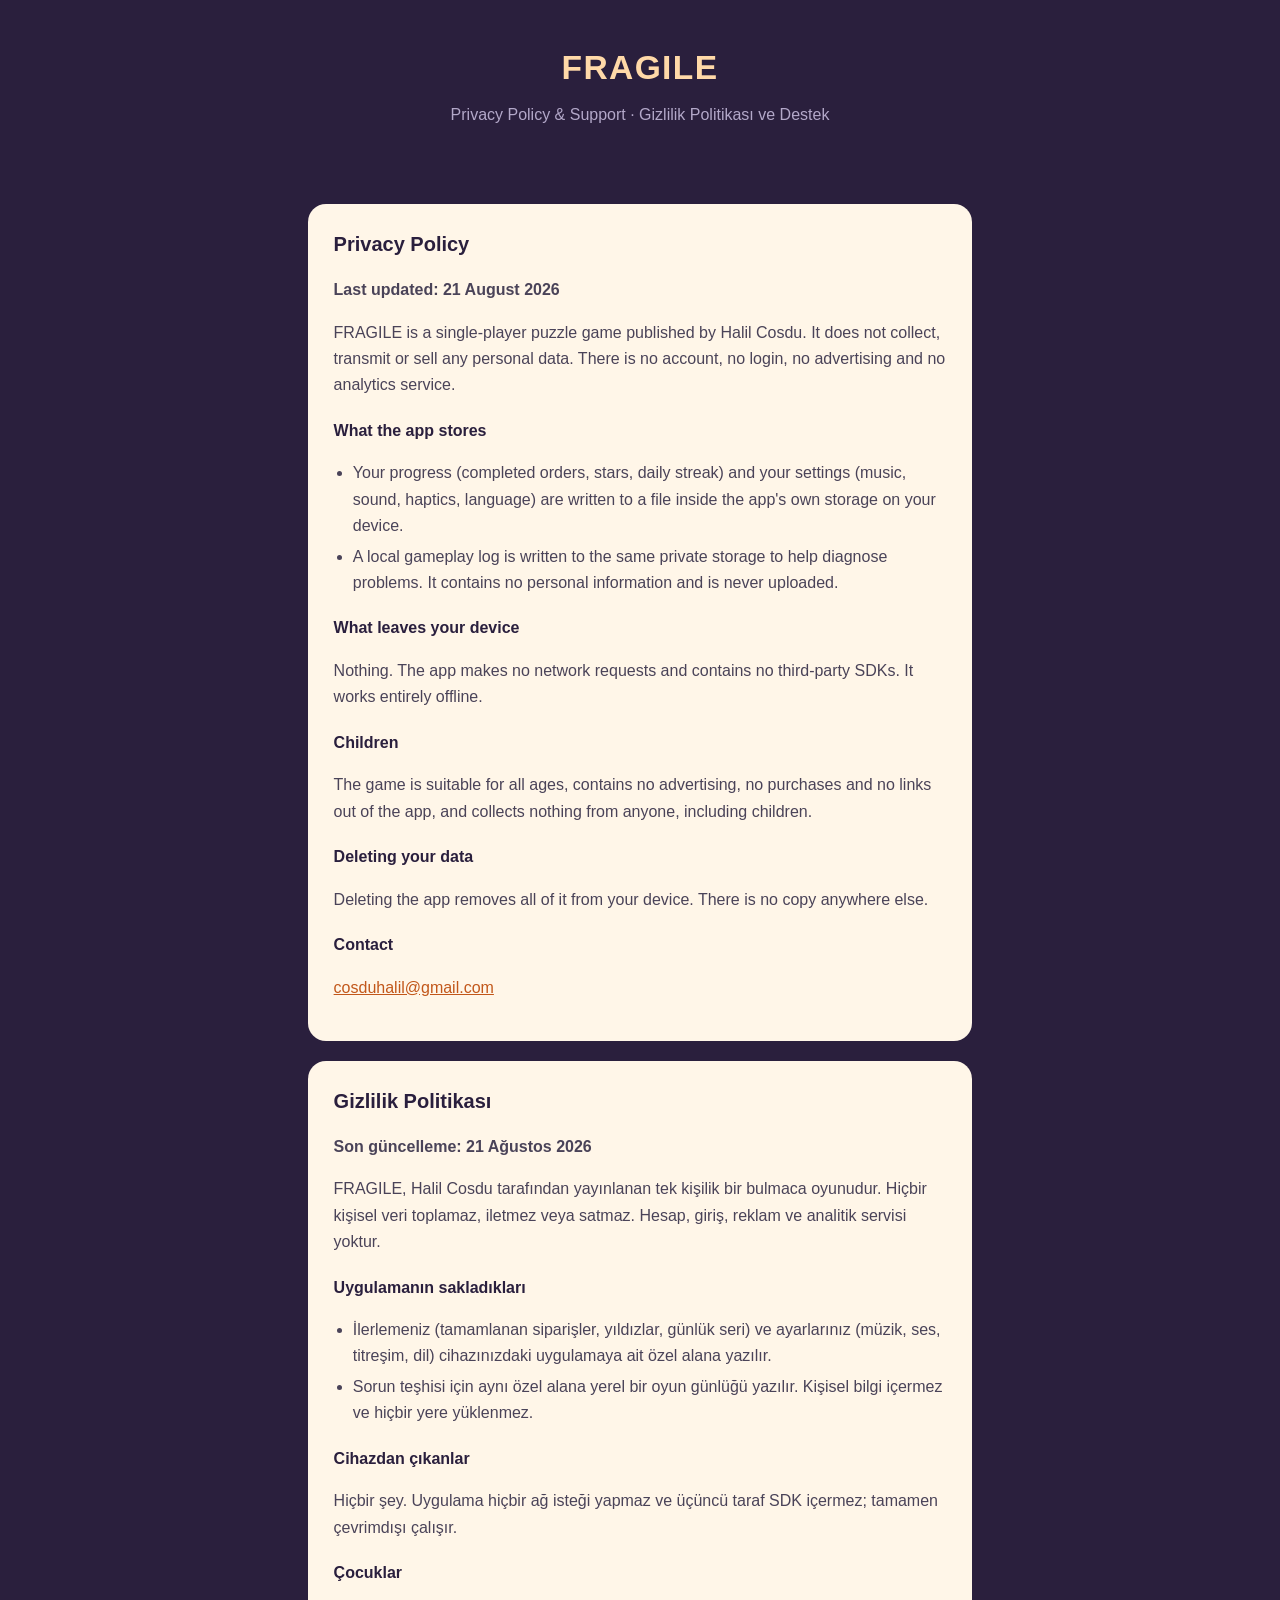
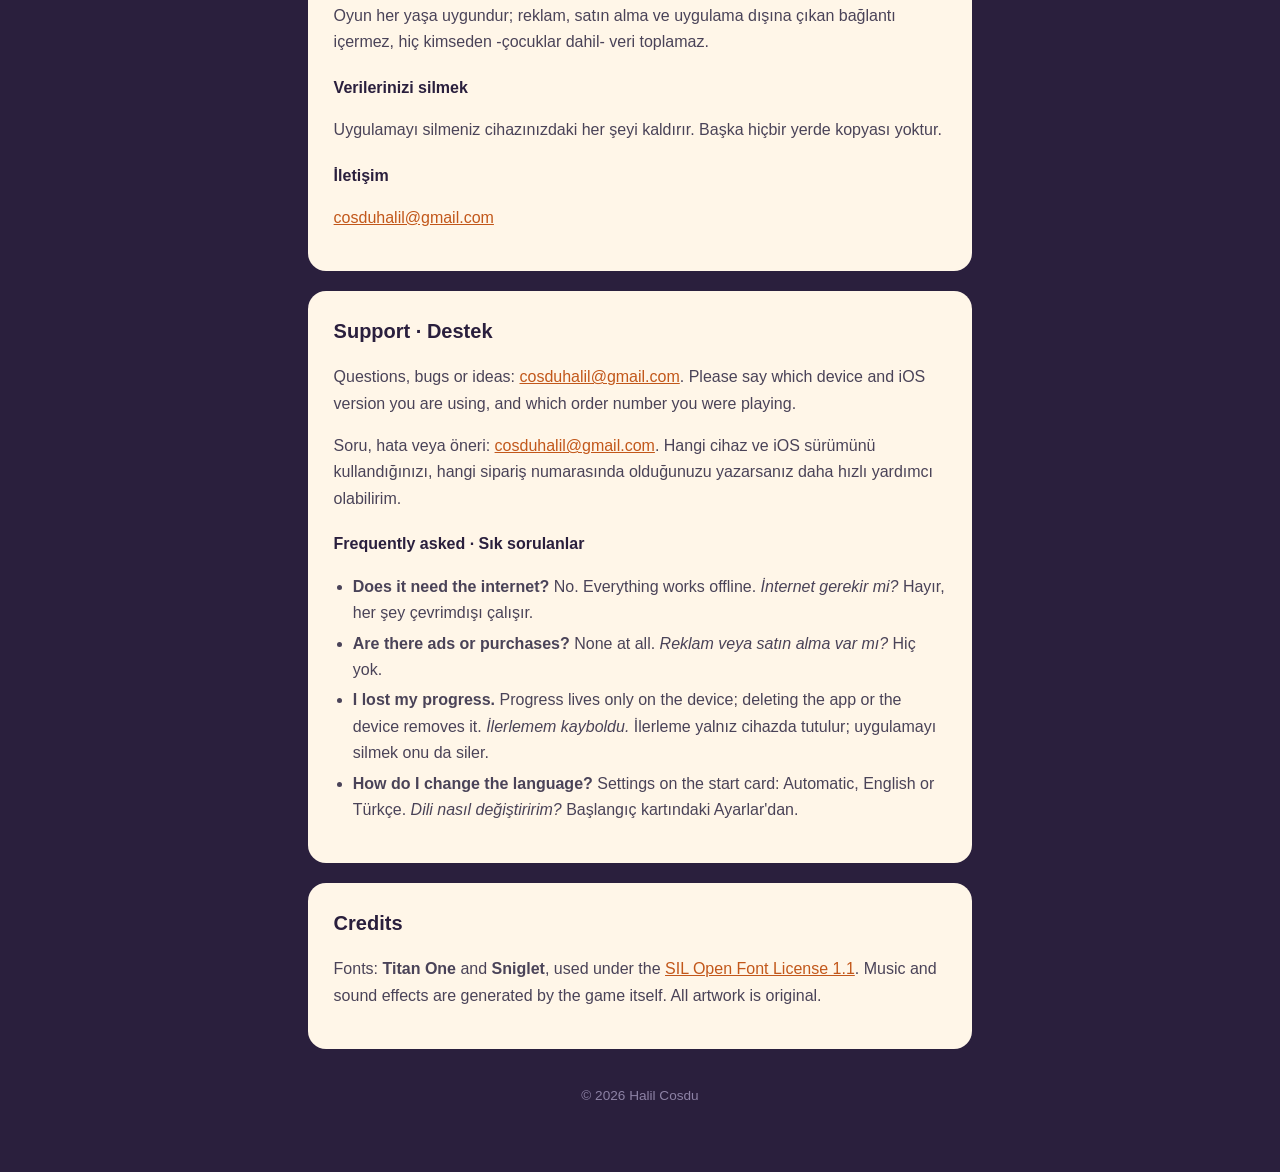
==== index.html @ 8d093e69 "Add the privacy policy and support page" ====
<!doctype html>
<html lang="en">
<head>
<meta charset="utf-8">
<meta name="viewport" content="width=device-width, initial-scale=1">
<title>FRAGILE — Privacy Policy &amp; Support</title>
<style>
  :root { --ink:#2A1F3D; --card:#FFF6E8; --orange:#FF7A1A; --body:#4a4358; }
  * { box-sizing:border-box; }
  body { margin:0; background:var(--ink); color:var(--body);
         font:16px/1.65 -apple-system,BlinkMacSystemFont,"Segoe UI",Roboto,Helvetica,Arial,sans-serif; }
  main { max-width:44rem; margin:0 auto; padding:2rem 1.25rem 4rem; }
  header { text-align:center; padding:2.5rem 0 1.5rem; }
  h1 { color:#FFD9A8; font-size:2.1rem; letter-spacing:.04em; margin:0; }
  header p { color:#b3a8c9; margin:.4rem 0 0; }
  section { background:var(--card); border-radius:18px; padding:1.5rem 1.6rem; margin:1.25rem 0; }
  h2 { color:var(--ink); font-size:1.25rem; margin:0 0 .6rem; }
  h3 { color:var(--ink); font-size:1rem; margin:1.2rem 0 .3rem; }
  a { color:#C2571A; }
  ul { padding-left:1.2rem; }
  li { margin:.25rem 0; }
  .lang { text-align:center; color:#b3a8c9; font-size:.9rem; padding-bottom:.5rem; }
  footer { text-align:center; color:#8d82a5; font-size:.85rem; padding-top:1rem; }
</style>
</head>
<body>
<header>
  <h1>FRAGILE</h1>
  <p>Privacy Policy &amp; Support · Gizlilik Politikası ve Destek</p>
</header>
<main>

<section>
  <h2>Privacy Policy</h2>
  <p><strong>Last updated: 21 August 2026</strong></p>
  <p>FRAGILE is a single-player puzzle game published by Halil Cosdu. It does not collect,
  transmit or sell any personal data. There is no account, no login, no advertising and no
  analytics service.</p>

  <h3>What the app stores</h3>
  <ul>
    <li>Your progress (completed orders, stars, daily streak) and your settings (music, sound,
      haptics, language) are written to a file inside the app's own storage on your device.</li>
    <li>A local gameplay log is written to the same private storage to help diagnose problems.
      It contains no personal information and is never uploaded.</li>
  </ul>

  <h3>What leaves your device</h3>
  <p>Nothing. The app makes no network requests and contains no third-party SDKs. It works
  entirely offline.</p>

  <h3>Children</h3>
  <p>The game is suitable for all ages, contains no advertising, no purchases and no links out of
  the app, and collects nothing from anyone, including children.</p>

  <h3>Deleting your data</h3>
  <p>Deleting the app removes all of it from your device. There is no copy anywhere else.</p>

  <h3>Contact</h3>
  <p><a href="mailto:cosduhalil@gmail.com">cosduhalil@gmail.com</a></p>
</section>

<section>
  <h2>Gizlilik Politikası</h2>
  <p><strong>Son güncelleme: 21 Ağustos 2026</strong></p>
  <p>FRAGILE, Halil Cosdu tarafından yayınlanan tek kişilik bir bulmaca oyunudur. Hiçbir kişisel
  veri toplamaz, iletmez veya satmaz. Hesap, giriş, reklam ve analitik servisi yoktur.</p>

  <h3>Uygulamanın sakladıkları</h3>
  <ul>
    <li>İlerlemeniz (tamamlanan siparişler, yıldızlar, günlük seri) ve ayarlarınız (müzik, ses,
      titreşim, dil) cihazınızdaki uygulamaya ait özel alana yazılır.</li>
    <li>Sorun teşhisi için aynı özel alana yerel bir oyun günlüğü yazılır. Kişisel bilgi içermez
      ve hiçbir yere yüklenmez.</li>
  </ul>

  <h3>Cihazdan çıkanlar</h3>
  <p>Hiçbir şey. Uygulama hiçbir ağ isteği yapmaz ve üçüncü taraf SDK içermez; tamamen çevrimdışı
  çalışır.</p>

  <h3>Çocuklar</h3>
  <p>Oyun her yaşa uygundur; reklam, satın alma ve uygulama dışına çıkan bağlantı içermez, hiç
  kimseden -çocuklar dahil- veri toplamaz.</p>

  <h3>Verilerinizi silmek</h3>
  <p>Uygulamayı silmeniz cihazınızdaki her şeyi kaldırır. Başka hiçbir yerde kopyası yoktur.</p>

  <h3>İletişim</h3>
  <p><a href="mailto:cosduhalil@gmail.com">cosduhalil@gmail.com</a></p>
</section>

<section id="support">
  <h2>Support · Destek</h2>
  <p>Questions, bugs or ideas: <a href="mailto:cosduhalil@gmail.com">cosduhalil@gmail.com</a>.
  Please say which device and iOS version you are using, and which order number you were playing.</p>
  <p>Soru, hata veya öneri: <a href="mailto:cosduhalil@gmail.com">cosduhalil@gmail.com</a>.
  Hangi cihaz ve iOS sürümünü kullandığınızı, hangi sipariş numarasında olduğunuzu yazarsanız
  daha hızlı yardımcı olabilirim.</p>

  <h3>Frequently asked · Sık sorulanlar</h3>
  <ul>
    <li><strong>Does it need the internet?</strong> No. Everything works offline.
      <em>İnternet gerekir mi?</em> Hayır, her şey çevrimdışı çalışır.</li>
    <li><strong>Are there ads or purchases?</strong> None at all.
      <em>Reklam veya satın alma var mı?</em> Hiç yok.</li>
    <li><strong>I lost my progress.</strong> Progress lives only on the device; deleting the app
      or the device removes it. <em>İlerlemem kayboldu.</em> İlerleme yalnız cihazda tutulur;
      uygulamayı silmek onu da siler.</li>
    <li><strong>How do I change the language?</strong> Settings on the start card: Automatic,
      English or Türkçe. <em>Dili nasıl değiştiririm?</em> Başlangıç kartındaki Ayarlar'dan.</li>
  </ul>
</section>

<section>
  <h2>Credits</h2>
  <p>Fonts: <strong>Titan One</strong> and <strong>Sniglet</strong>, used under the
  <a href="https://openfontlicense.org">SIL Open Font License 1.1</a>. Music and sound effects are
  generated by the game itself. All artwork is original.</p>
</section>

<footer>© 2026 Halil Cosdu</footer>
</main>
</body>
</html>
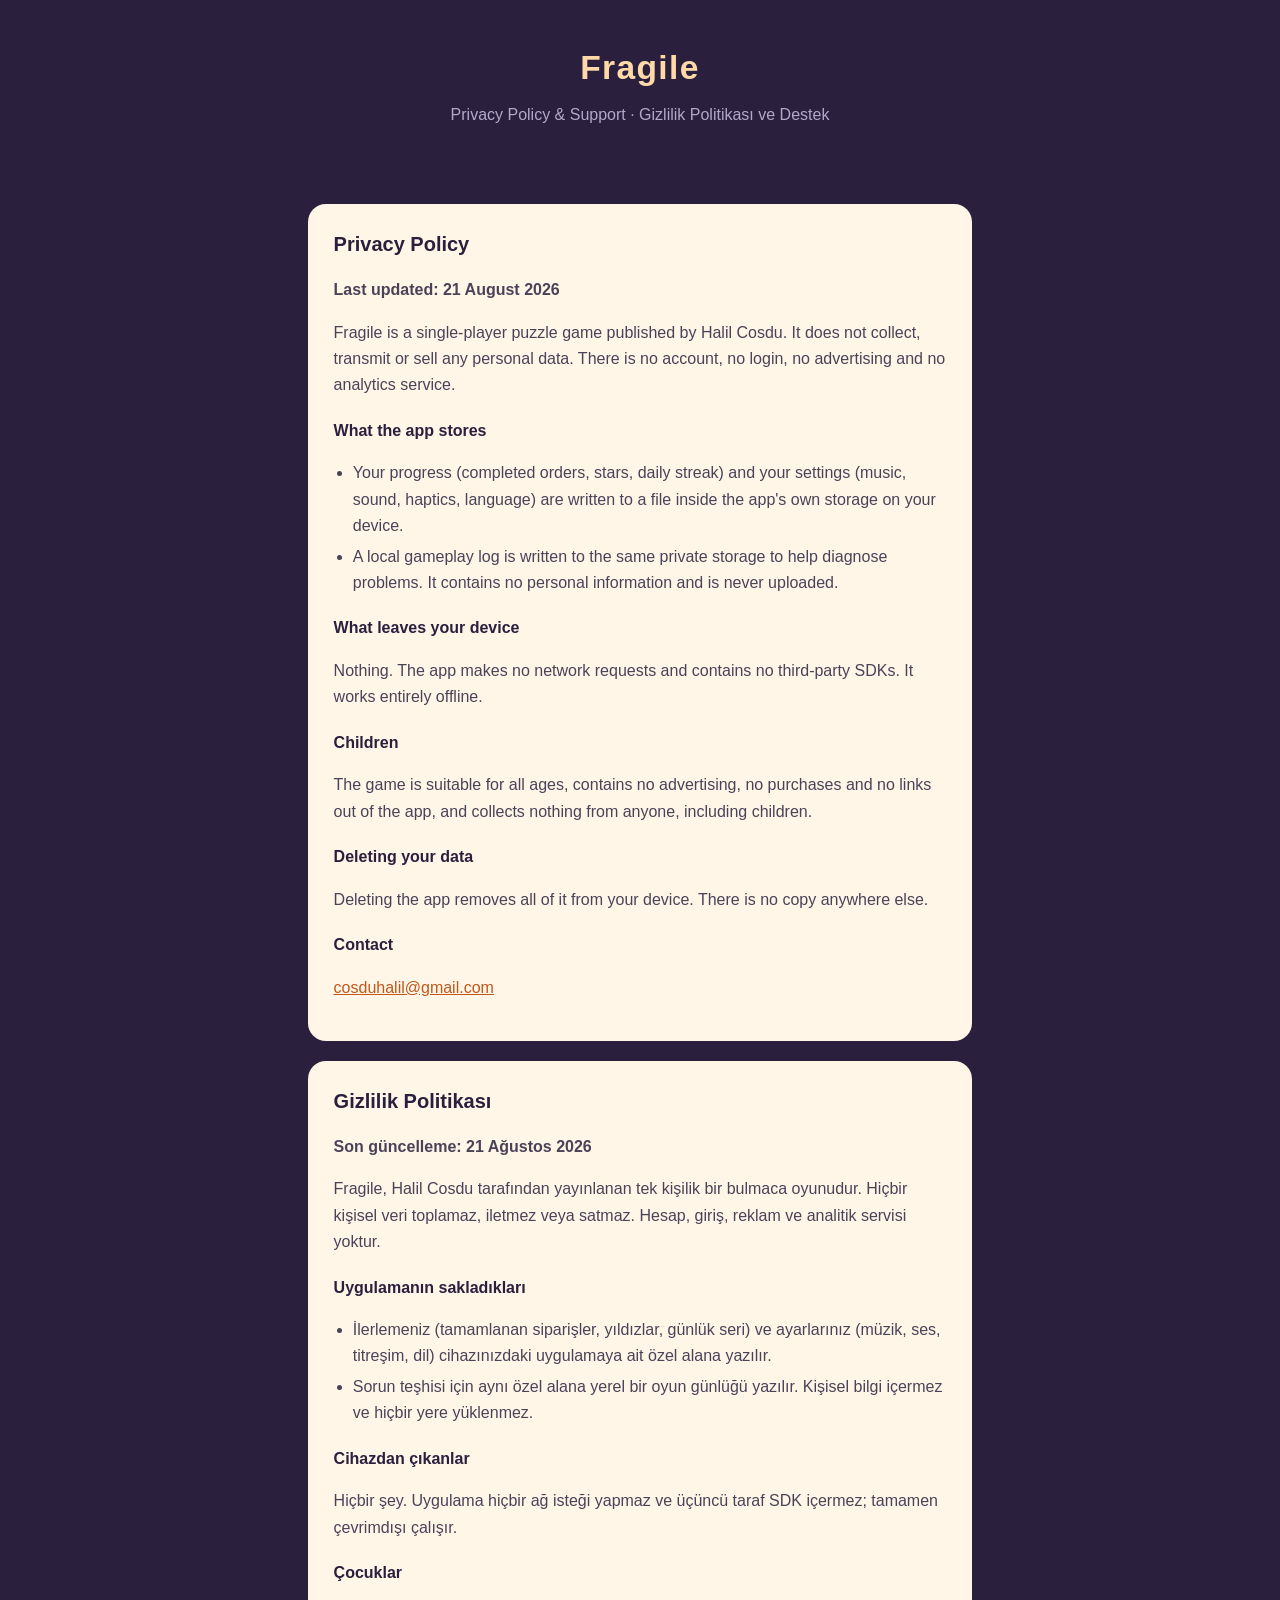
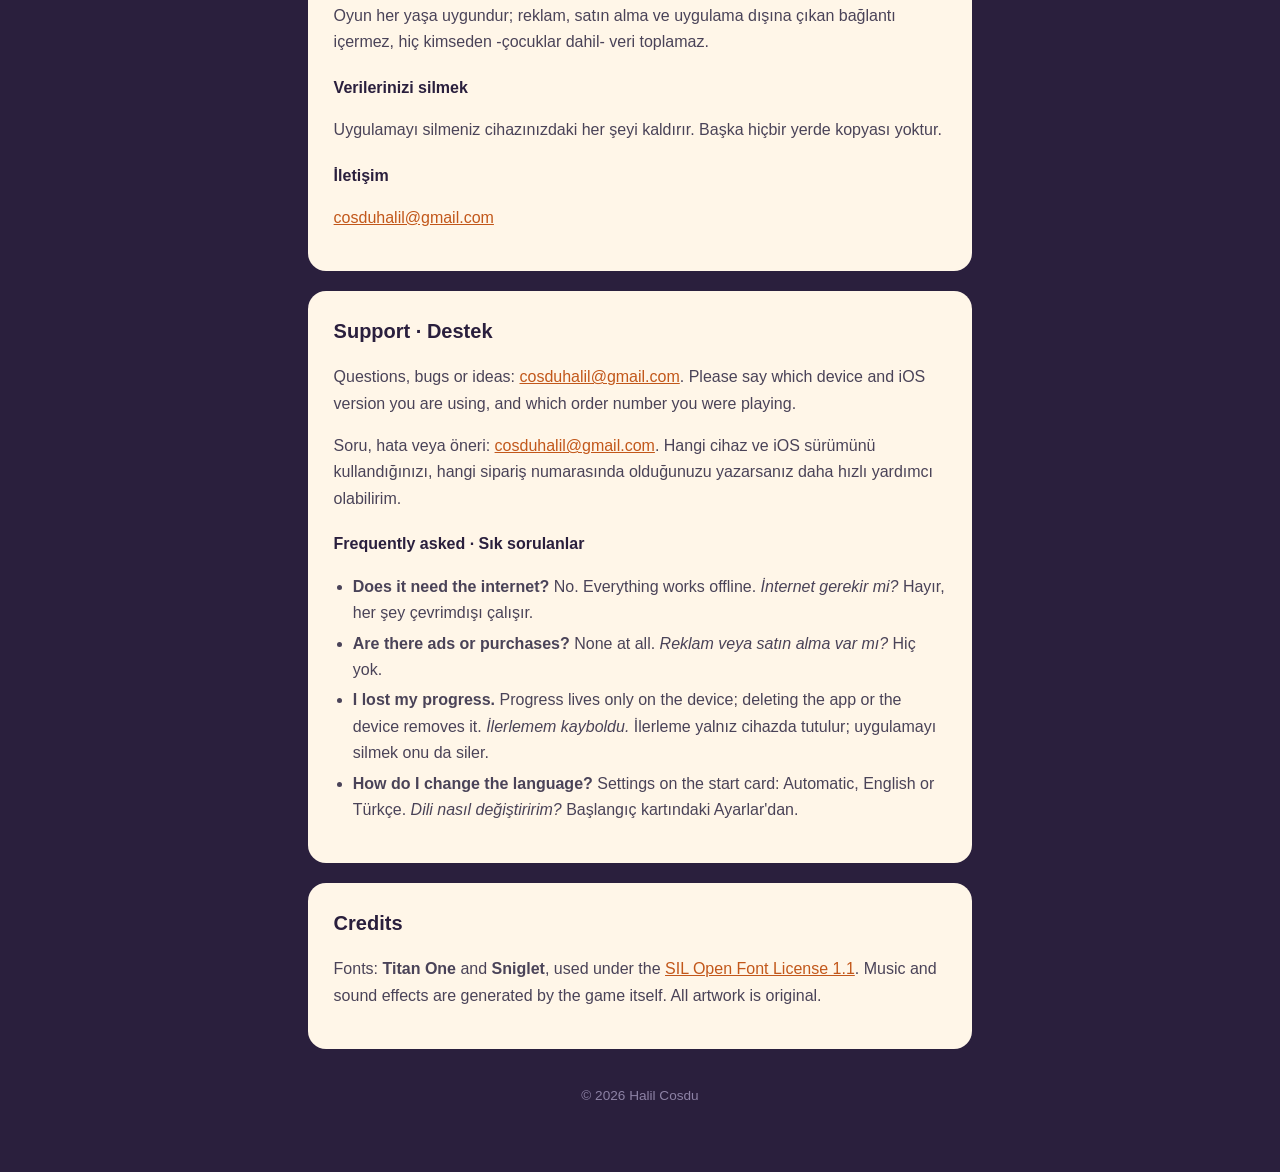
==== commit 0b31e8f0: "Rename the wordmark to Fragile" ====
--- a/index.html
+++ b/index.html
@@ -3,7 +3,7 @@
 <head>
 <meta charset="utf-8">
 <meta name="viewport" content="width=device-width, initial-scale=1">
-<title>FRAGILE — Privacy Policy &amp; Support</title>
+<title>Fragile — Privacy Policy &amp; Support</title>
 <style>
   :root { --ink:#2A1F3D; --card:#FFF6E8; --orange:#FF7A1A; --body:#4a4358; }
   * { box-sizing:border-box; }
@@ -25,7 +25,7 @@
 </head>
 <body>
 <header>
-  <h1>FRAGILE</h1>
+  <h1>Fragile</h1>
   <p>Privacy Policy &amp; Support · Gizlilik Politikası ve Destek</p>
 </header>
 <main>
@@ -33,7 +33,7 @@
 <section>
   <h2>Privacy Policy</h2>
   <p><strong>Last updated: 21 August 2026</strong></p>
-  <p>FRAGILE is a single-player puzzle game published by Halil Cosdu. It does not collect,
+  <p>Fragile is a single-player puzzle game published by Halil Cosdu. It does not collect,
   transmit or sell any personal data. There is no account, no login, no advertising and no
   analytics service.</p>
 
@@ -63,7 +63,7 @@
 <section>
   <h2>Gizlilik Politikası</h2>
   <p><strong>Son güncelleme: 21 Ağustos 2026</strong></p>
-  <p>FRAGILE, Halil Cosdu tarafından yayınlanan tek kişilik bir bulmaca oyunudur. Hiçbir kişisel
+  <p>Fragile, Halil Cosdu tarafından yayınlanan tek kişilik bir bulmaca oyunudur. Hiçbir kişisel
   veri toplamaz, iletmez veya satmaz. Hesap, giriş, reklam ve analitik servisi yoktur.</p>
 
   <h3>Uygulamanın sakladıkları</h3>
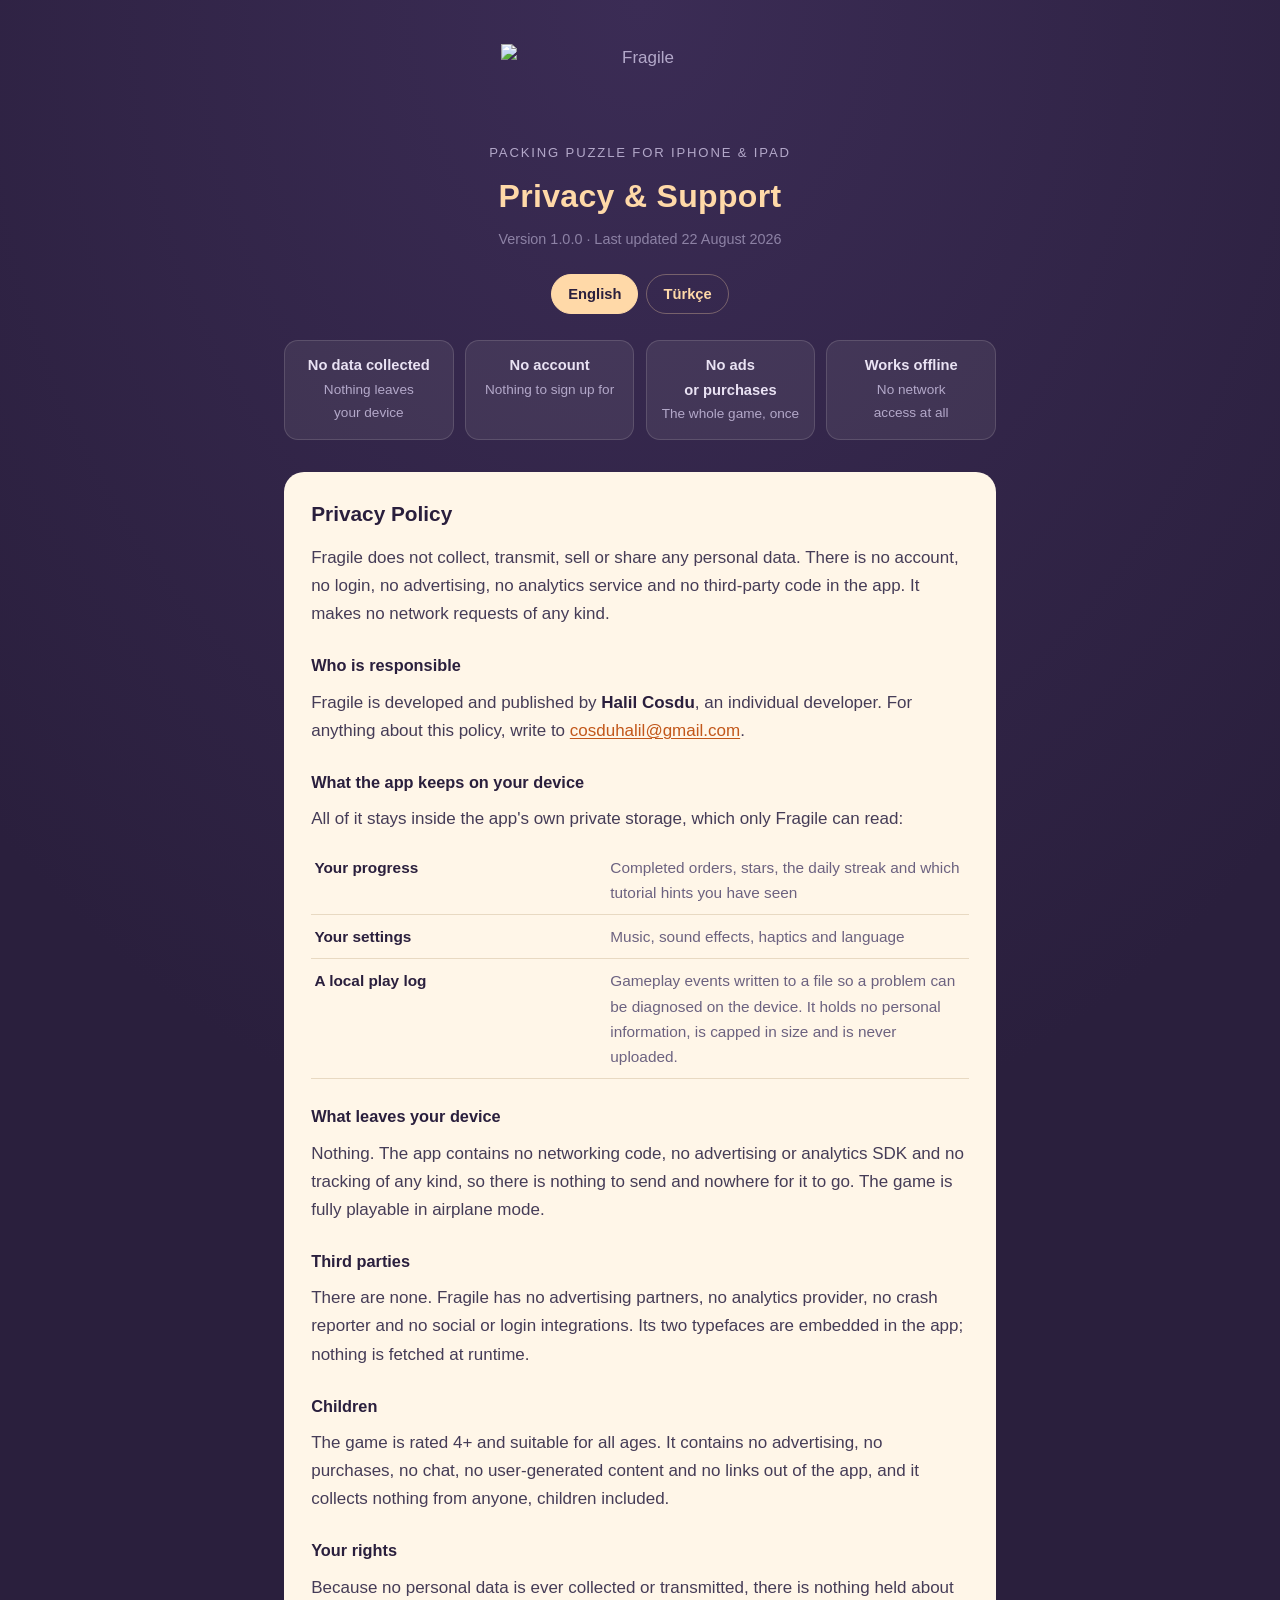
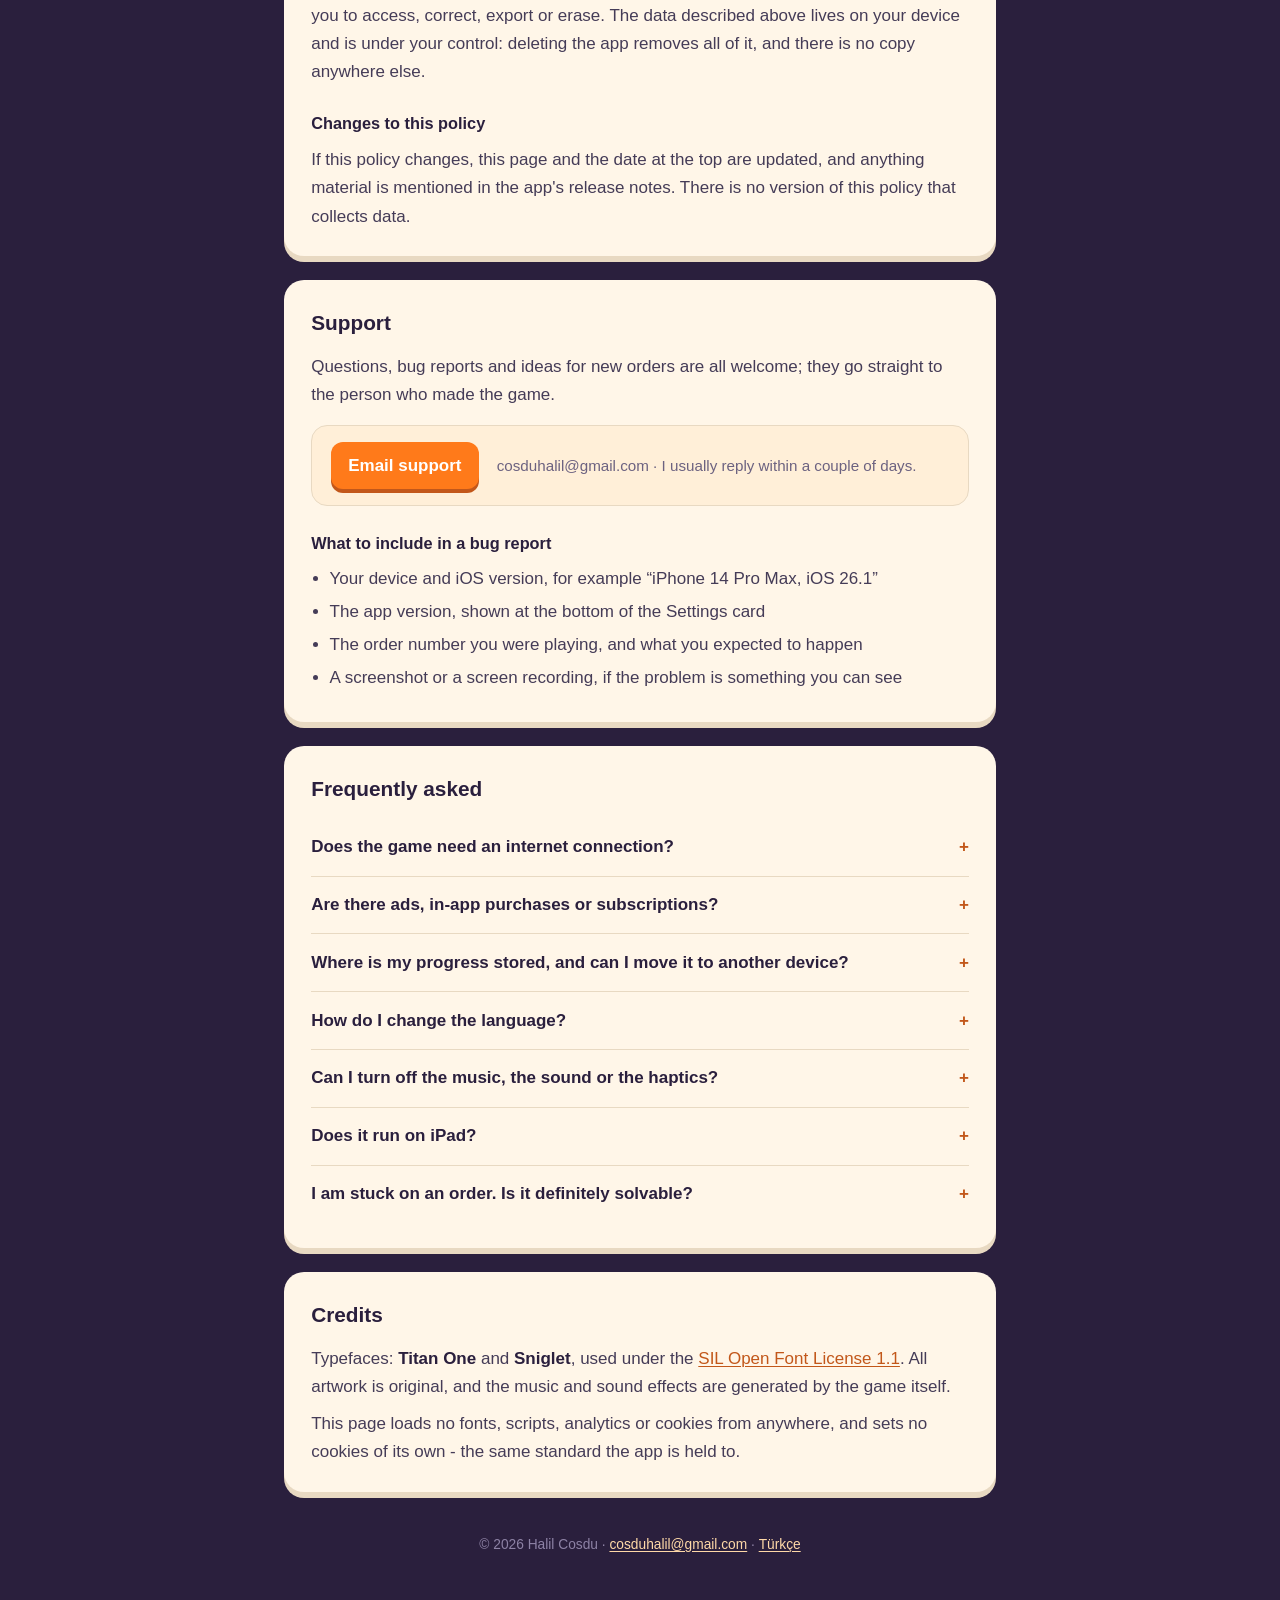
==== commit 262aa0c5: "Redesign: professional bilingual privacy and support page (index.html)" ====
--- a/index.html
+++ b/index.html
@@ -3,122 +3,284 @@
 <head>
 <meta charset="utf-8">
 <meta name="viewport" content="width=device-width, initial-scale=1">
-<title>Fragile — Privacy Policy &amp; Support</title>
+<title>Fragile - Privacy &amp; Support</title>
+<meta name="description" content="Privacy policy and support for Fragile, a packing puzzle for iPhone and iPad. No data collected, no account, no ads, works offline.">
+<meta name="theme-color" content="#2A1F3D">
+<link rel="icon" href="icon.png" sizes="256x256">
+<link rel="apple-touch-icon" href="icon.png">
+<link rel="canonical" href="https://halilcosdu.github.io/fragile-support/">
+<link rel="alternate" hreflang="en" href="https://halilcosdu.github.io/fragile-support/">
+<link rel="alternate" hreflang="tr" href="https://halilcosdu.github.io/fragile-support/tr.html">
+<link rel="alternate" hreflang="x-default" href="https://halilcosdu.github.io/fragile-support/">
+<meta property="og:type" content="website">
+<meta property="og:title" content="Fragile - Privacy &amp; Support">
+<meta property="og:description" content="No data collected, no account, no ads. Fragile works entirely offline.">
+<meta property="og:image" content="https://halilcosdu.github.io/fragile-support/icon.png">
 <style>
-  :root { --ink:#2A1F3D; --card:#FFF6E8; --orange:#FF7A1A; --body:#4a4358; }
-  * { box-sizing:border-box; }
-  body { margin:0; background:var(--ink); color:var(--body);
-         font:16px/1.65 -apple-system,BlinkMacSystemFont,"Segoe UI",Roboto,Helvetica,Arial,sans-serif; }
-  main { max-width:44rem; margin:0 auto; padding:2rem 1.25rem 4rem; }
-  header { text-align:center; padding:2.5rem 0 1.5rem; }
-  h1 { color:#FFD9A8; font-size:2.1rem; letter-spacing:.04em; margin:0; }
-  header p { color:#b3a8c9; margin:.4rem 0 0; }
-  section { background:var(--card); border-radius:18px; padding:1.5rem 1.6rem; margin:1.25rem 0; }
-  h2 { color:var(--ink); font-size:1.25rem; margin:0 0 .6rem; }
-  h3 { color:var(--ink); font-size:1rem; margin:1.2rem 0 .3rem; }
-  a { color:#C2571A; }
-  ul { padding-left:1.2rem; }
-  li { margin:.25rem 0; }
-  .lang { text-align:center; color:#b3a8c9; font-size:.9rem; padding-bottom:.5rem; }
-  footer { text-align:center; color:#8d82a5; font-size:.85rem; padding-top:1rem; }
+  :root {
+    --ink: #2A1F3D;
+    --ink-soft: #372A50;
+    --card: #FFF6E8;
+    --card-edge: #E8D9C2;
+    --text: #453C57;
+    --muted: #6C6280;
+    --gold: #FFD9A8;
+    --orange: #FF7A1A;
+    --orange-deep: #C2571A;
+    --lilac: #B3A8C9;
+  }
+  * { box-sizing: border-box; }
+  html { -webkit-text-size-adjust: 100%; }
+  body {
+    margin: 0;
+    background: var(--ink);
+    color: var(--lilac);
+    font: 17px/1.65 -apple-system, BlinkMacSystemFont, "Segoe UI", Roboto, Helvetica, Arial, sans-serif;
+    /* a soft glow behind the header, so the page does not read as a flat wall of ink */
+    background-image: radial-gradient(120% 60% at 50% 0%, #3B2C55 0%, #2A1F3D 60%);
+    background-repeat: no-repeat;
+  }
+  .skip {
+    position: absolute; left: -9999px; top: 0;
+    background: var(--card); color: var(--ink); padding: .7rem 1rem; border-radius: 0 0 12px 0; z-index: 5;
+  }
+  .skip:focus { left: 0; }
+  .wrap { max-width: 47rem; margin: 0 auto; padding: 0 1.25rem 4rem; }
+
+  header { text-align: center; padding: 2.75rem 0 .5rem; }
+  header img { width: min(278px, 72vw); height: auto; display: block; margin: 0 auto; }
+  .eyebrow { color: var(--lilac); font-size: .82rem; letter-spacing: .14em; text-transform: uppercase; margin: .9rem 0 0; }
+  h1 { color: var(--gold); font-size: clamp(1.5rem, 5vw, 2rem); margin: .35rem 0 0; letter-spacing: .01em; text-wrap: balance; }
+  .updated { color: #8D82A5; font-size: .9rem; margin: .35rem 0 0; }
+
+  nav.langs { display: flex; justify-content: center; gap: .5rem; margin: 1.4rem 0 .25rem; }
+  nav.langs a {
+    display: inline-block; padding: .42rem 1rem; border-radius: 999px;
+    color: var(--gold); text-decoration: none; font-size: .92rem; font-weight: 600;
+    border: 1px solid rgba(255, 217, 168, .32);
+  }
+  nav.langs a[aria-current="page"] { background: var(--gold); color: var(--ink); border-color: var(--gold); }
+  nav.langs a:hover { border-color: var(--gold); }
+
+  .glance { display: grid; grid-template-columns: repeat(2, 1fr); gap: .7rem; margin: 1.6rem 0 0; }
+  .glance div {
+    background: rgba(255, 246, 232, .07); border: 1px solid rgba(255, 246, 232, .14);
+    border-radius: 14px; padding: .8rem .9rem; color: #E9E2F3; font-size: .92rem; font-weight: 600;
+    text-wrap: balance;
+  }
+  .glance span { display: block; color: var(--lilac); font-weight: 400; font-size: .85rem; margin-top: .1rem; }
+
+  section {
+    background: var(--card); color: var(--text);
+    border-radius: 20px; padding: 1.6rem 1.7rem;
+    margin: 1.5rem 0 0; box-shadow: 0 6px 0 var(--card-edge);
+  }
+  section > :first-child { margin-top: 0; }
+  section > :last-child { margin-bottom: 0; }
+  h2 { color: var(--ink); font-size: 1.3rem; margin: 0 0 .8rem; }
+  h3 { color: var(--ink); font-size: 1.02rem; margin: 1.5rem 0 .3rem; }
+  p { margin: .6rem 0; }
+  ul { padding-left: 1.15rem; margin: .5rem 0; }
+  li { margin: .3rem 0; }
+  a { color: var(--orange-deep); text-decoration-thickness: 1px; text-underline-offset: 2px; }
+  a:hover { color: var(--orange); }
+  strong { color: var(--ink); }
+  .lede { font-size: 1.06rem; }
+
+  .contact {
+    display: flex; flex-wrap: wrap; align-items: center; gap: .9rem 1.1rem;
+    background: #FFEFD8; border: 1px solid var(--card-edge); border-radius: 16px;
+    padding: 1rem 1.15rem; margin: 1rem 0 0;
+  }
+  .contact a.mail {
+    background: var(--orange); color: #fff; text-decoration: none; font-weight: 700;
+    padding: .6rem 1.1rem; border-radius: 12px; box-shadow: 0 4px 0 var(--orange-deep);
+  }
+  .contact a.mail:hover { color: #fff; }
+  .contact p { margin: 0; font-size: .95rem; color: var(--muted); }
+
+  details { border-top: 1px solid var(--card-edge); padding: .2rem 0; }
+  details:first-of-type { border-top: 0; }
+  summary { cursor: pointer; padding: .7rem 0; font-weight: 600; color: var(--ink); list-style: none; }
+  summary::-webkit-details-marker { display: none; }
+  summary::after { content: "+"; float: right; color: var(--orange-deep); font-weight: 700; }
+  details[open] summary::after { content: "\2212"; }
+  details p { margin: 0 0 .8rem; }
+
+  table { width: 100%; border-collapse: collapse; margin: .8rem 0 0; font-size: .96rem; }
+  th, td { text-align: left; padding: .55rem .2rem; border-bottom: 1px solid var(--card-edge); vertical-align: top; }
+  th { color: var(--ink); width: 45%; }
+  td { color: var(--muted); }
+
+  footer { text-align: center; color: #8D82A5; font-size: .86rem; padding: 2rem 0 0; }
+  footer a { color: var(--gold); }
+
+  @media (min-width: 40rem) { .glance { grid-template-columns: repeat(4, 1fr); } }
+  @media (max-width: 34rem) {
+    /* the two-column table gets cramped on a phone, so each row stacks instead */
+    section { padding: 1.3rem 1.15rem; }
+    th, td { display: block; width: auto; padding: .3rem 0; }
+    th { border-bottom: 0; padding-top: .75rem; }
+    td { padding-bottom: .75rem; }
+  }
+  @media print {
+    body { background: #fff; color: #000; }
+    section { box-shadow: none; border: 1px solid #ccc; }
+    nav.langs, .skip { display: none; }
+  }
 </style>
 </head>
 <body>
+<a class="skip" href="#main">Skip to content</a>
+<div class="wrap">
+
 <header>
-  <h1>Fragile</h1>
-  <p>Privacy Policy &amp; Support · Gizlilik Politikası ve Destek</p>
+  <img src="wordmark.png" alt="Fragile" width="556" height="168">
+  <p class="eyebrow">Packing Puzzle for iPhone &amp; iPad</p>
+  <h1>Privacy &amp; Support</h1>
+  <p class="updated">Version 1.0.0 · Last updated 22 August 2026</p>
+  <nav class="langs" aria-label="Language">
+    <a href="./" aria-current="page" lang="en">English</a>
+    <a href="tr.html" lang="tr" hreflang="tr">Türkçe</a>
+  </nav>
+  <div class="glance">
+    <div>No data collected<span>Nothing leaves your device</span></div>
+    <div>No account<span>Nothing to sign up for</span></div>
+    <div>No ads or purchases<span>The whole game, once</span></div>
+    <div>Works offline<span>No network access at all</span></div>
+  </div>
 </header>
-<main>
-
-<section>
-  <h2>Privacy Policy</h2>
-  <p><strong>Last updated: 21 August 2026</strong></p>
-  <p>Fragile is a single-player puzzle game published by Halil Cosdu. It does not collect,
-  transmit or sell any personal data. There is no account, no login, no advertising and no
-  analytics service.</p>
-
-  <h3>What the app stores</h3>
+
+<main id="main">
+
+<section aria-labelledby="privacy">
+  <h2 id="privacy">Privacy Policy</h2>
+  <p class="lede">Fragile does not collect, transmit, sell or share any personal data. There is no
+  account, no login, no advertising, no analytics service and no third-party code in the app. It
+  makes no network requests of any kind.</p>
+
+  <h3>Who is responsible</h3>
+  <p>Fragile is developed and published by <strong>Halil Cosdu</strong>, an individual developer.
+  For anything about this policy, write to
+  <a href="mailto:cosduhalil@gmail.com">cosduhalil@gmail.com</a>.</p>
+
+  <h3>What the app keeps on your device</h3>
+  <p>All of it stays inside the app's own private storage, which only Fragile can read:</p>
+  <table>
+    <tbody>
+      <tr><th>Your progress</th><td>Completed orders, stars, the daily streak and which tutorial hints you have seen</td></tr>
+      <tr><th>Your settings</th><td>Music, sound effects, haptics and language</td></tr>
+      <tr><th>A local play log</th><td>Gameplay events written to a file so a problem can be diagnosed on the device. It holds no personal information, is capped in size and is never uploaded.</td></tr>
+    </tbody>
+  </table>
+
+  <h3>What leaves your device</h3>
+  <p>Nothing. The app contains no networking code, no advertising or analytics SDK and no tracking
+  of any kind, so there is nothing to send and nowhere for it to go. The game is fully playable in
+  airplane mode.</p>
+
+  <h3>Third parties</h3>
+  <p>There are none. Fragile has no advertising partners, no analytics provider, no crash reporter
+  and no social or login integrations. Its two typefaces are embedded in the app; nothing is
+  fetched at runtime.</p>
+
+  <h3>Children</h3>
+  <p>The game is rated 4+ and suitable for all ages. It contains no advertising, no purchases, no
+  chat, no user-generated content and no links out of the app, and it collects nothing from anyone,
+  children included.</p>
+
+  <h3>Your rights</h3>
+  <p>Because no personal data is ever collected or transmitted, there is nothing held about you to
+  access, correct, export or erase. The data described above lives on your device and is under your
+  control: deleting the app removes all of it, and there is no copy anywhere else.</p>
+
+  <h3>Changes to this policy</h3>
+  <p>If this policy changes, this page and the date at the top are updated, and anything material is
+  mentioned in the app's release notes. There is no version of this policy that collects data.</p>
+</section>
+
+<section id="support" aria-labelledby="support-title">
+  <h2 id="support-title">Support</h2>
+  <p>Questions, bug reports and ideas for new orders are all welcome; they go straight to the
+  person who made the game.</p>
+  <div class="contact">
+    <a class="mail" href="mailto:cosduhalil@gmail.com?subject=Fragile%20support">Email support</a>
+    <p>cosduhalil@gmail.com · I usually reply within a couple of days.</p>
+  </div>
+
+  <h3>What to include in a bug report</h3>
   <ul>
-    <li>Your progress (completed orders, stars, daily streak) and your settings (music, sound,
-      haptics, language) are written to a file inside the app's own storage on your device.</li>
-    <li>A local gameplay log is written to the same private storage to help diagnose problems.
-      It contains no personal information and is never uploaded.</li>
+    <li>Your device and iOS version, for example “iPhone 14 Pro Max, iOS 26.1”</li>
+    <li>The app version, shown at the bottom of the Settings card</li>
+    <li>The order number you were playing, and what you expected to happen</li>
+    <li>A screenshot or a screen recording, if the problem is something you can see</li>
   </ul>
-
-  <h3>What leaves your device</h3>
-  <p>Nothing. The app makes no network requests and contains no third-party SDKs. It works
-  entirely offline.</p>
-
-  <h3>Children</h3>
-  <p>The game is suitable for all ages, contains no advertising, no purchases and no links out of
-  the app, and collects nothing from anyone, including children.</p>
-
-  <h3>Deleting your data</h3>
-  <p>Deleting the app removes all of it from your device. There is no copy anywhere else.</p>
-
-  <h3>Contact</h3>
-  <p><a href="mailto:cosduhalil@gmail.com">cosduhalil@gmail.com</a></p>
-</section>
-
-<section>
-  <h2>Gizlilik Politikası</h2>
-  <p><strong>Son güncelleme: 21 Ağustos 2026</strong></p>
-  <p>Fragile, Halil Cosdu tarafından yayınlanan tek kişilik bir bulmaca oyunudur. Hiçbir kişisel
-  veri toplamaz, iletmez veya satmaz. Hesap, giriş, reklam ve analitik servisi yoktur.</p>
-
-  <h3>Uygulamanın sakladıkları</h3>
-  <ul>
-    <li>İlerlemeniz (tamamlanan siparişler, yıldızlar, günlük seri) ve ayarlarınız (müzik, ses,
-      titreşim, dil) cihazınızdaki uygulamaya ait özel alana yazılır.</li>
-    <li>Sorun teşhisi için aynı özel alana yerel bir oyun günlüğü yazılır. Kişisel bilgi içermez
-      ve hiçbir yere yüklenmez.</li>
-  </ul>
-
-  <h3>Cihazdan çıkanlar</h3>
-  <p>Hiçbir şey. Uygulama hiçbir ağ isteği yapmaz ve üçüncü taraf SDK içermez; tamamen çevrimdışı
-  çalışır.</p>
-
-  <h3>Çocuklar</h3>
-  <p>Oyun her yaşa uygundur; reklam, satın alma ve uygulama dışına çıkan bağlantı içermez, hiç
-  kimseden -çocuklar dahil- veri toplamaz.</p>
-
-  <h3>Verilerinizi silmek</h3>
-  <p>Uygulamayı silmeniz cihazınızdaki her şeyi kaldırır. Başka hiçbir yerde kopyası yoktur.</p>
-
-  <h3>İletişim</h3>
-  <p><a href="mailto:cosduhalil@gmail.com">cosduhalil@gmail.com</a></p>
-</section>
-
-<section id="support">
-  <h2>Support · Destek</h2>
-  <p>Questions, bugs or ideas: <a href="mailto:cosduhalil@gmail.com">cosduhalil@gmail.com</a>.
-  Please say which device and iOS version you are using, and which order number you were playing.</p>
-  <p>Soru, hata veya öneri: <a href="mailto:cosduhalil@gmail.com">cosduhalil@gmail.com</a>.
-  Hangi cihaz ve iOS sürümünü kullandığınızı, hangi sipariş numarasında olduğunuzu yazarsanız
-  daha hızlı yardımcı olabilirim.</p>
-
-  <h3>Frequently asked · Sık sorulanlar</h3>
-  <ul>
-    <li><strong>Does it need the internet?</strong> No. Everything works offline.
-      <em>İnternet gerekir mi?</em> Hayır, her şey çevrimdışı çalışır.</li>
-    <li><strong>Are there ads or purchases?</strong> None at all.
-      <em>Reklam veya satın alma var mı?</em> Hiç yok.</li>
-    <li><strong>I lost my progress.</strong> Progress lives only on the device; deleting the app
-      or the device removes it. <em>İlerlemem kayboldu.</em> İlerleme yalnız cihazda tutulur;
-      uygulamayı silmek onu da siler.</li>
-    <li><strong>How do I change the language?</strong> Settings on the start card: Automatic,
-      English or Türkçe. <em>Dili nasıl değiştiririm?</em> Başlangıç kartındaki Ayarlar'dan.</li>
-  </ul>
-</section>
-
-<section>
-  <h2>Credits</h2>
-  <p>Fonts: <strong>Titan One</strong> and <strong>Sniglet</strong>, used under the
-  <a href="https://openfontlicense.org">SIL Open Font License 1.1</a>. Music and sound effects are
-  generated by the game itself. All artwork is original.</p>
-</section>
-
-<footer>© 2026 Halil Cosdu</footer>
+</section>
+
+<section aria-labelledby="faq">
+  <h2 id="faq">Frequently asked</h2>
+
+  <details>
+    <summary>Does the game need an internet connection?</summary>
+    <p>No. Every order, including the Daily Delivery, is generated and checked on your device. The
+    app never goes online.</p>
+  </details>
+
+  <details>
+    <summary>Are there ads, in-app purchases or subscriptions?</summary>
+    <p>None. The game is free and complete: 80 hand-made orders, four chapters and a new Daily
+    Delivery every day, with nothing to unlock by paying.</p>
+  </details>
+
+  <details>
+    <summary>Where is my progress stored, and can I move it to another device?</summary>
+    <p>In the app's private storage on that one device. There is no account and no iCloud sync in
+    this version, so progress does not follow you to another iPhone or iPad, and deleting the app
+    deletes it.</p>
+  </details>
+
+  <details>
+    <summary>How do I change the language?</summary>
+    <p>Open <strong>Settings</strong> on the start card and tap the language row. It cycles through
+    Automatic, English and Türkçe; Automatic follows your device language.</p>
+  </details>
+
+  <details>
+    <summary>Can I turn off the music, the sound or the haptics?</summary>
+    <p>Yes, each one has its own switch on the Settings card. The speaker button in the corner of
+    the game screen mutes everything at once.</p>
+  </details>
+
+  <details>
+    <summary>Does it run on iPad?</summary>
+    <p>Yes. Fragile is a universal app and runs in portrait on both iPhone and iPad, from iOS 15
+    onwards.</p>
+  </details>
+
+  <details>
+    <summary>I am stuck on an order. Is it definitely solvable?</summary>
+    <p>Every order ships with a verified three-star solution, and the Daily Delivery is checked by a
+    solver before it is offered. If the box fills up wrong, the card offers <em>Undo last</em> and
+    <em>Pack again</em> - the puzzle is never a dead end you cannot leave.</p>
+  </details>
+</section>
+
+<section aria-labelledby="credits">
+  <h2 id="credits">Credits</h2>
+  <p>Typefaces: <strong>Titan One</strong> and <strong>Sniglet</strong>, used under the
+  <a href="https://openfontlicense.org" rel="noopener">SIL Open Font License 1.1</a>. All artwork is
+  original, and the music and sound effects are generated by the game itself.</p>
+  <p>This page loads no fonts, scripts, analytics or cookies from anywhere, and sets no cookies of
+  its own - the same standard the app is held to.</p>
+</section>
+
 </main>
+
+<footer>
+  <p>© 2026 Halil Cosdu · <a href="mailto:cosduhalil@gmail.com">cosduhalil@gmail.com</a> ·
+  <a href="tr.html" lang="tr" hreflang="tr">Türkçe</a></p>
+</footer>
+
+</div>
 </body>
 </html>
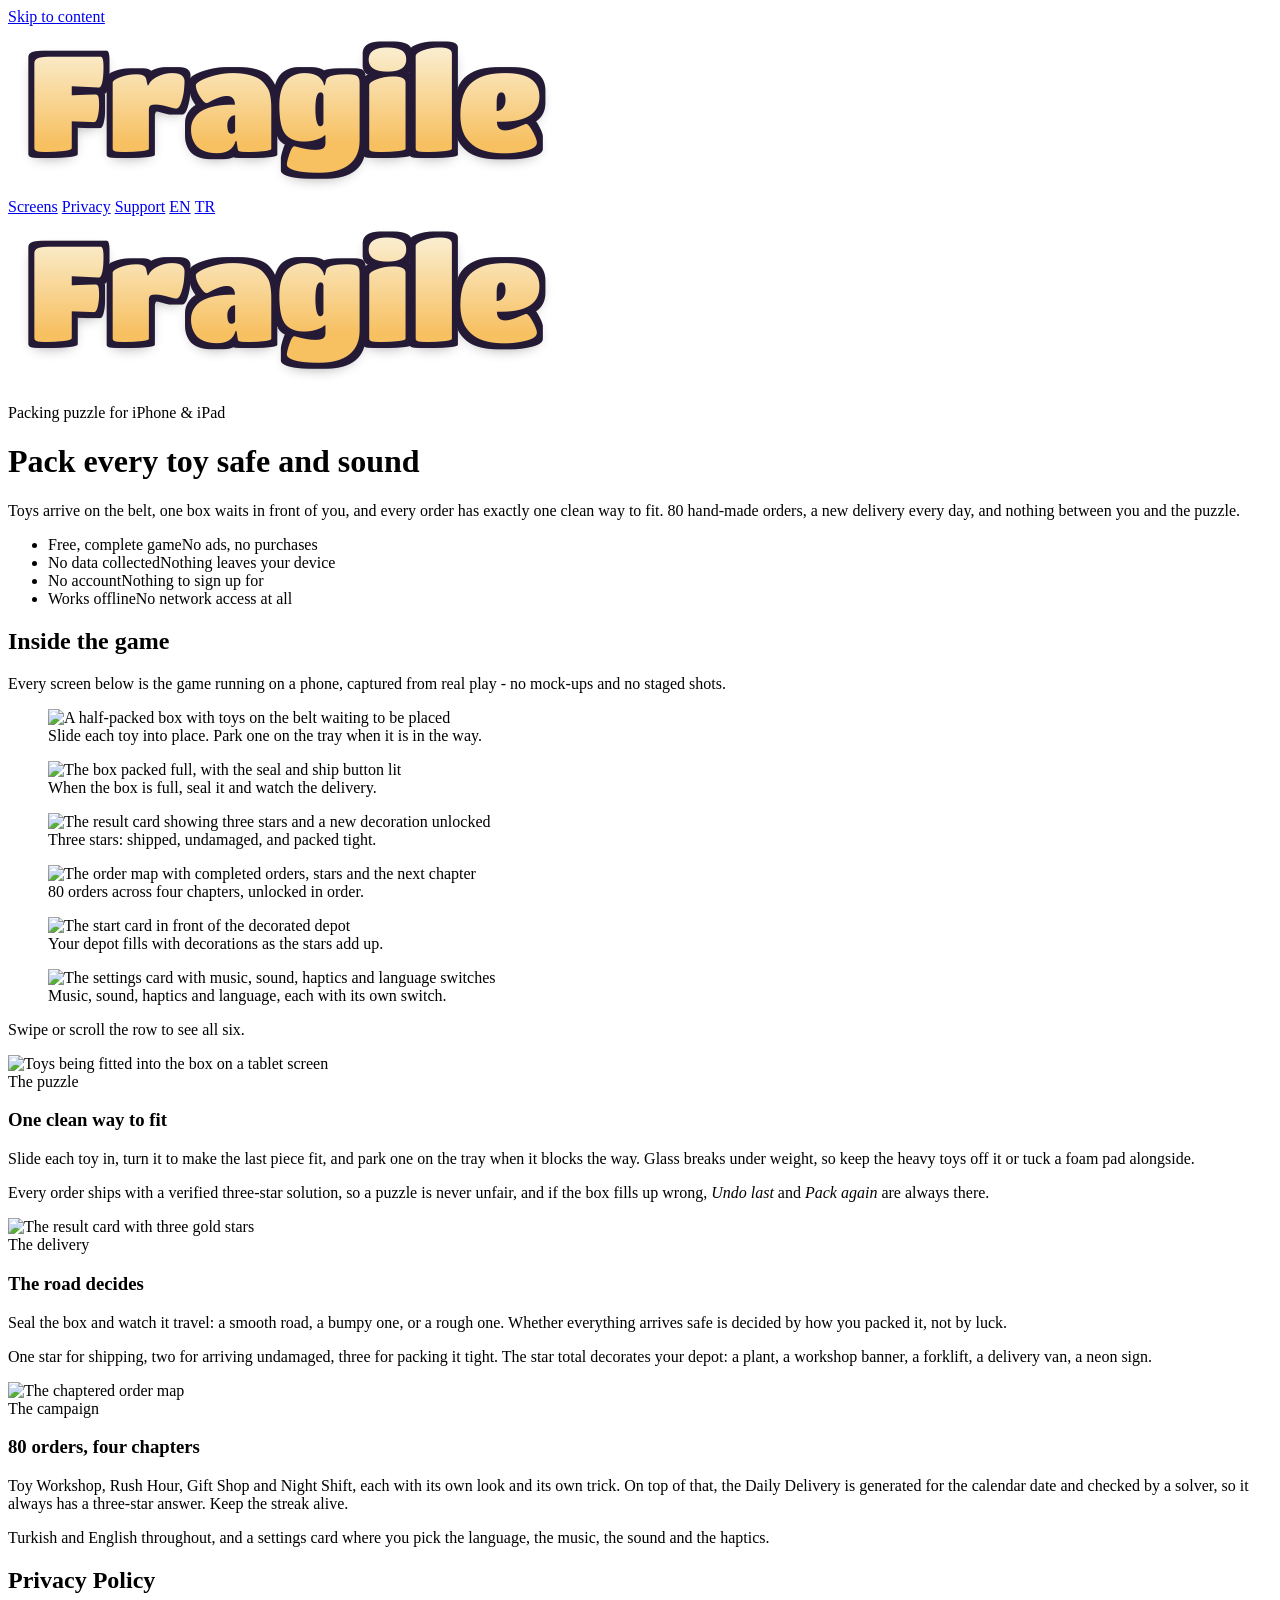
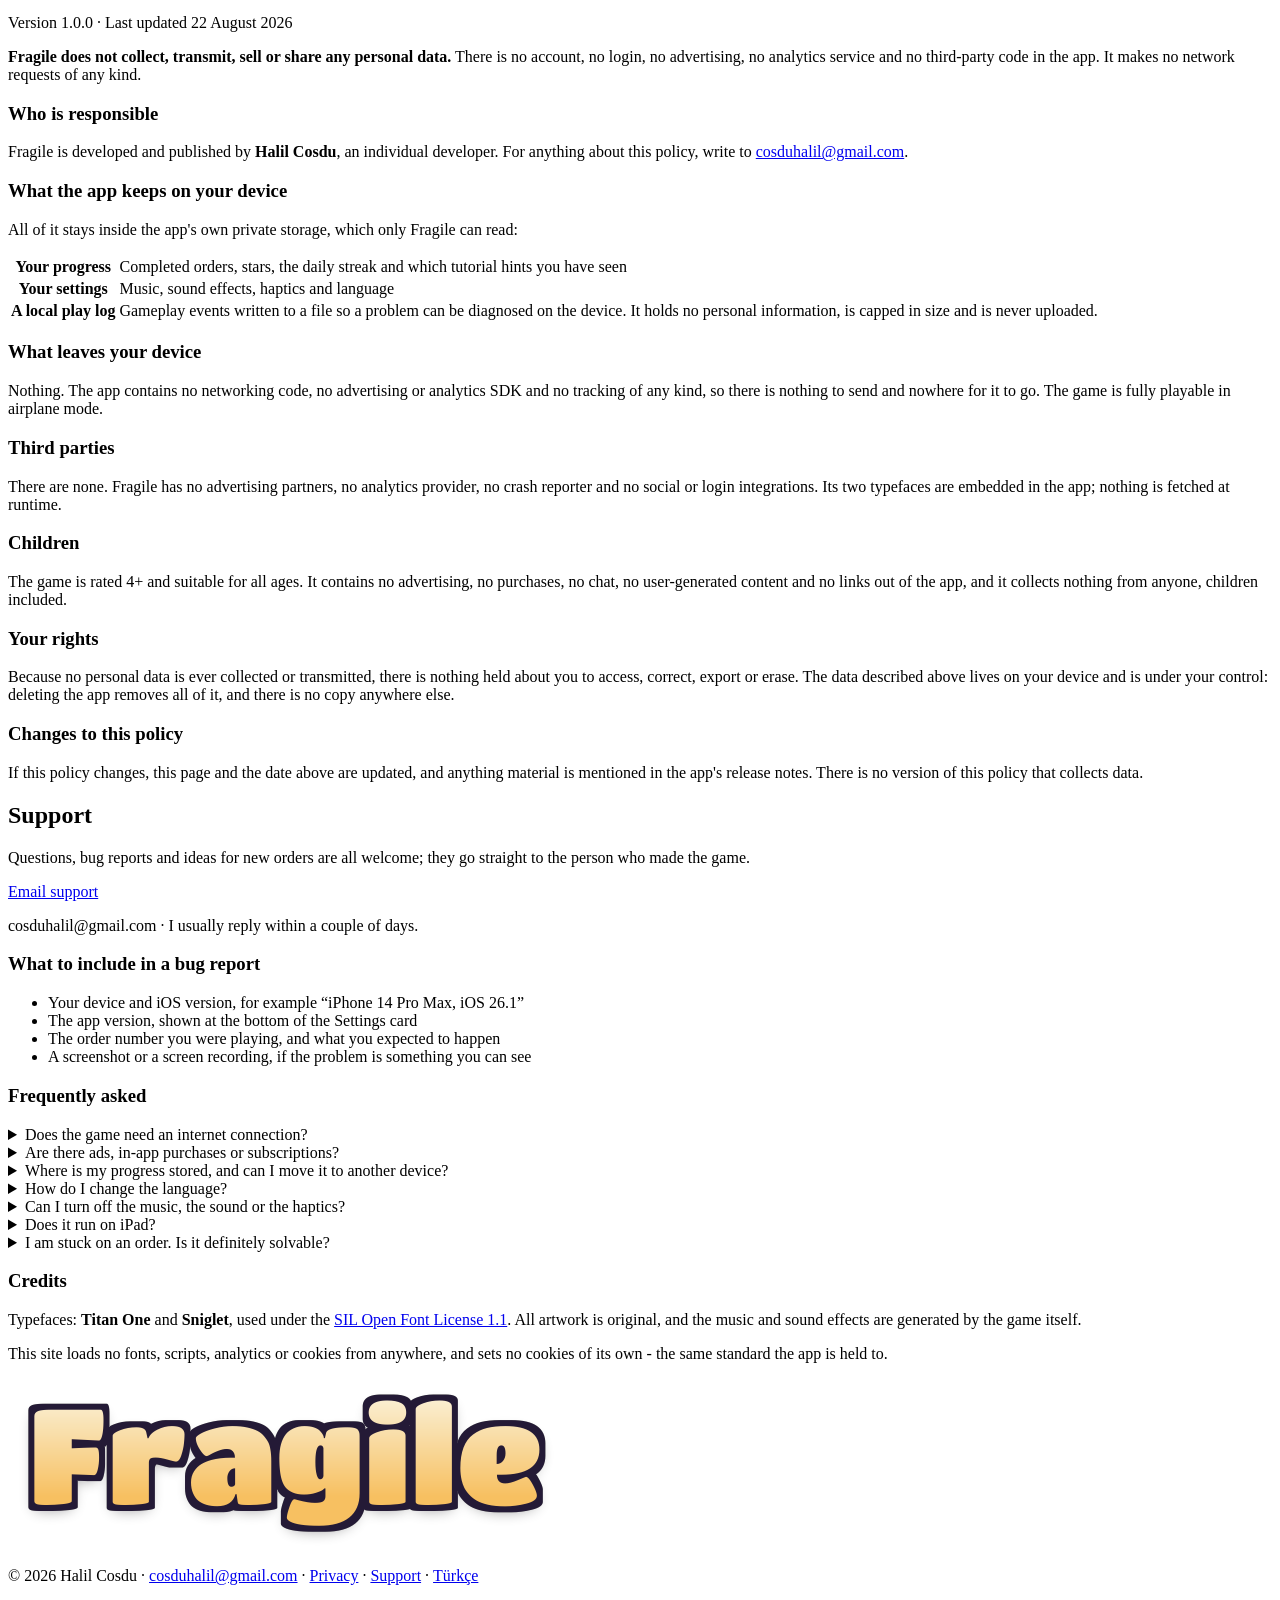
==== commit 642bbc59: "Full-width site with the in-game store screenshots" ====
--- a/index.html
+++ b/index.html
@@ -3,284 +3,266 @@
 <head>
 <meta charset="utf-8">
 <meta name="viewport" content="width=device-width, initial-scale=1">
-<title>Fragile - Privacy &amp; Support</title>
-<meta name="description" content="Privacy policy and support for Fragile, a packing puzzle for iPhone and iPad. No data collected, no account, no ads, works offline.">
-<meta name="theme-color" content="#2A1F3D">
+<title>Fragile - Packing Puzzle | Privacy &amp; Support</title>
+<meta name="description" content="Fragile is a packing puzzle for iPhone and iPad: 80 hand-made orders, a new delivery every day, no ads and no internet needed. Privacy policy and support.">
+<meta name="theme-color" content="#1C1428">
 <link rel="icon" href="icon.png" sizes="256x256">
 <link rel="apple-touch-icon" href="icon.png">
+<link rel="stylesheet" href="site.css">
 <link rel="canonical" href="https://halilcosdu.github.io/fragile-support/">
 <link rel="alternate" hreflang="en" href="https://halilcosdu.github.io/fragile-support/">
 <link rel="alternate" hreflang="tr" href="https://halilcosdu.github.io/fragile-support/tr.html">
 <link rel="alternate" hreflang="x-default" href="https://halilcosdu.github.io/fragile-support/">
 <meta property="og:type" content="website">
-<meta property="og:title" content="Fragile - Privacy &amp; Support">
-<meta property="og:description" content="No data collected, no account, no ads. Fragile works entirely offline.">
+<meta property="og:title" content="Fragile - Packing Puzzle">
+<meta property="og:description" content="Pack every toy safe and sound. 80 hand-made orders, no ads, works offline.">
 <meta property="og:image" content="https://halilcosdu.github.io/fragile-support/icon.png">
-<style>
-  :root {
-    --ink: #2A1F3D;
-    --ink-soft: #372A50;
-    --card: #FFF6E8;
-    --card-edge: #E8D9C2;
-    --text: #453C57;
-    --muted: #6C6280;
-    --gold: #FFD9A8;
-    --orange: #FF7A1A;
-    --orange-deep: #C2571A;
-    --lilac: #B3A8C9;
-  }
-  * { box-sizing: border-box; }
-  html { -webkit-text-size-adjust: 100%; }
-  body {
-    margin: 0;
-    background: var(--ink);
-    color: var(--lilac);
-    font: 17px/1.65 -apple-system, BlinkMacSystemFont, "Segoe UI", Roboto, Helvetica, Arial, sans-serif;
-    /* a soft glow behind the header, so the page does not read as a flat wall of ink */
-    background-image: radial-gradient(120% 60% at 50% 0%, #3B2C55 0%, #2A1F3D 60%);
-    background-repeat: no-repeat;
-  }
-  .skip {
-    position: absolute; left: -9999px; top: 0;
-    background: var(--card); color: var(--ink); padding: .7rem 1rem; border-radius: 0 0 12px 0; z-index: 5;
-  }
-  .skip:focus { left: 0; }
-  .wrap { max-width: 47rem; margin: 0 auto; padding: 0 1.25rem 4rem; }
-
-  header { text-align: center; padding: 2.75rem 0 .5rem; }
-  header img { width: min(278px, 72vw); height: auto; display: block; margin: 0 auto; }
-  .eyebrow { color: var(--lilac); font-size: .82rem; letter-spacing: .14em; text-transform: uppercase; margin: .9rem 0 0; }
-  h1 { color: var(--gold); font-size: clamp(1.5rem, 5vw, 2rem); margin: .35rem 0 0; letter-spacing: .01em; text-wrap: balance; }
-  .updated { color: #8D82A5; font-size: .9rem; margin: .35rem 0 0; }
-
-  nav.langs { display: flex; justify-content: center; gap: .5rem; margin: 1.4rem 0 .25rem; }
-  nav.langs a {
-    display: inline-block; padding: .42rem 1rem; border-radius: 999px;
-    color: var(--gold); text-decoration: none; font-size: .92rem; font-weight: 600;
-    border: 1px solid rgba(255, 217, 168, .32);
-  }
-  nav.langs a[aria-current="page"] { background: var(--gold); color: var(--ink); border-color: var(--gold); }
-  nav.langs a:hover { border-color: var(--gold); }
-
-  .glance { display: grid; grid-template-columns: repeat(2, 1fr); gap: .7rem; margin: 1.6rem 0 0; }
-  .glance div {
-    background: rgba(255, 246, 232, .07); border: 1px solid rgba(255, 246, 232, .14);
-    border-radius: 14px; padding: .8rem .9rem; color: #E9E2F3; font-size: .92rem; font-weight: 600;
-    text-wrap: balance;
-  }
-  .glance span { display: block; color: var(--lilac); font-weight: 400; font-size: .85rem; margin-top: .1rem; }
-
-  section {
-    background: var(--card); color: var(--text);
-    border-radius: 20px; padding: 1.6rem 1.7rem;
-    margin: 1.5rem 0 0; box-shadow: 0 6px 0 var(--card-edge);
-  }
-  section > :first-child { margin-top: 0; }
-  section > :last-child { margin-bottom: 0; }
-  h2 { color: var(--ink); font-size: 1.3rem; margin: 0 0 .8rem; }
-  h3 { color: var(--ink); font-size: 1.02rem; margin: 1.5rem 0 .3rem; }
-  p { margin: .6rem 0; }
-  ul { padding-left: 1.15rem; margin: .5rem 0; }
-  li { margin: .3rem 0; }
-  a { color: var(--orange-deep); text-decoration-thickness: 1px; text-underline-offset: 2px; }
-  a:hover { color: var(--orange); }
-  strong { color: var(--ink); }
-  .lede { font-size: 1.06rem; }
-
-  .contact {
-    display: flex; flex-wrap: wrap; align-items: center; gap: .9rem 1.1rem;
-    background: #FFEFD8; border: 1px solid var(--card-edge); border-radius: 16px;
-    padding: 1rem 1.15rem; margin: 1rem 0 0;
-  }
-  .contact a.mail {
-    background: var(--orange); color: #fff; text-decoration: none; font-weight: 700;
-    padding: .6rem 1.1rem; border-radius: 12px; box-shadow: 0 4px 0 var(--orange-deep);
-  }
-  .contact a.mail:hover { color: #fff; }
-  .contact p { margin: 0; font-size: .95rem; color: var(--muted); }
-
-  details { border-top: 1px solid var(--card-edge); padding: .2rem 0; }
-  details:first-of-type { border-top: 0; }
-  summary { cursor: pointer; padding: .7rem 0; font-weight: 600; color: var(--ink); list-style: none; }
-  summary::-webkit-details-marker { display: none; }
-  summary::after { content: "+"; float: right; color: var(--orange-deep); font-weight: 700; }
-  details[open] summary::after { content: "\2212"; }
-  details p { margin: 0 0 .8rem; }
-
-  table { width: 100%; border-collapse: collapse; margin: .8rem 0 0; font-size: .96rem; }
-  th, td { text-align: left; padding: .55rem .2rem; border-bottom: 1px solid var(--card-edge); vertical-align: top; }
-  th { color: var(--ink); width: 45%; }
-  td { color: var(--muted); }
-
-  footer { text-align: center; color: #8D82A5; font-size: .86rem; padding: 2rem 0 0; }
-  footer a { color: var(--gold); }
-
-  @media (min-width: 40rem) { .glance { grid-template-columns: repeat(4, 1fr); } }
-  @media (max-width: 34rem) {
-    /* the two-column table gets cramped on a phone, so each row stacks instead */
-    section { padding: 1.3rem 1.15rem; }
-    th, td { display: block; width: auto; padding: .3rem 0; }
-    th { border-bottom: 0; padding-top: .75rem; }
-    td { padding-bottom: .75rem; }
-  }
-  @media print {
-    body { background: #fff; color: #000; }
-    section { box-shadow: none; border: 1px solid #ccc; }
-    nav.langs, .skip { display: none; }
-  }
-</style>
 </head>
 <body>
 <a class="skip" href="#main">Skip to content</a>
-<div class="wrap">
-
-<header>
+
+<div class="topbar">
+  <div class="inner">
+    <a href="#main" aria-label="Fragile"><img src="wordmark.png" alt="Fragile" width="556" height="168"></a>
+    <nav aria-label="On this page">
+      <a href="#screens">Screens</a>
+      <a href="#privacy">Privacy</a>
+      <a href="#support">Support</a>
+      <span class="langs">
+        <a href="./" aria-current="page" lang="en">EN</a>
+        <a href="tr.html" lang="tr" hreflang="tr">TR</a>
+      </span>
+    </nav>
+  </div>
+</div>
+
+<header class="hero">
+  <img class="wordmark" src="wordmark.png" alt="Fragile" width="556" height="168">
+  <p class="eyebrow">Packing puzzle for iPhone &amp; iPad</p>
+  <h1>Pack every toy safe and sound</h1>
+  <p class="lede">Toys arrive on the belt, one box waits in front of you, and every order has
+  exactly one clean way to fit. 80 hand-made orders, a new delivery every day, and nothing between
+  you and the puzzle.</p>
+  <ul class="chips">
+    <li>Free, complete game<span>No ads, no purchases</span></li>
+    <li>No data collected<span>Nothing leaves your device</span></li>
+    <li>No account<span>Nothing to sign up for</span></li>
+    <li>Works offline<span>No network access at all</span></li>
+  </ul>
+</header>
+
+<main id="main">
+
+<section id="screens" class="band band-ink">
+  <div class="inner">
+    <h2>Inside the game</h2>
+    <p class="band-lede">Every screen below is the game running on a phone, captured from real
+    play - no mock-ups and no staged shots.</p>
+  </div>
+  <div class="shots" role="group" aria-label="Screenshots from the game">
+    <figure>
+      <img src="media/en/01_gameplay.webp" alt="A half-packed box with toys on the belt waiting to be placed" width="540" height="1173" decoding="async">
+      <figcaption>Slide each toy into place. Park one on the tray when it is in the way.</figcaption>
+    </figure>
+    <figure>
+      <img src="media/en/02_ready.webp" alt="The box packed full, with the seal and ship button lit" width="540" height="1173" loading="lazy" decoding="async">
+      <figcaption>When the box is full, seal it and watch the delivery.</figcaption>
+    </figure>
+    <figure>
+      <img src="media/en/03_result.webp" alt="The result card showing three stars and a new decoration unlocked" width="540" height="1173" loading="lazy" decoding="async">
+      <figcaption>Three stars: shipped, undamaged, and packed tight.</figcaption>
+    </figure>
+    <figure>
+      <img src="media/en/04_map.webp" alt="The order map with completed orders, stars and the next chapter" width="540" height="1173" loading="lazy" decoding="async">
+      <figcaption>80 orders across four chapters, unlocked in order.</figcaption>
+    </figure>
+    <figure>
+      <img src="media/en/05_start.webp" alt="The start card in front of the decorated depot" width="540" height="1173" loading="lazy" decoding="async">
+      <figcaption>Your depot fills with decorations as the stars add up.</figcaption>
+    </figure>
+    <figure>
+      <img src="media/en/06_settings.webp" alt="The settings card with music, sound, haptics and language switches" width="540" height="1173" loading="lazy" decoding="async">
+      <figcaption>Music, sound, haptics and language, each with its own switch.</figcaption>
+    </figure>
+  </div>
+  <div class="inner"><p class="rail-hint">Swipe or scroll the row to see all six.</p></div>
+</section>
+
+<section class="band band-cream">
+  <div class="inner">
+
+    <div class="feature">
+      <img src="media/en/wide-01_gameplay.webp" alt="Toys being fitted into the box on a tablet screen" width="760" height="1013" loading="lazy" decoding="async">
+      <div class="text">
+        <span class="tag">The puzzle</span>
+        <h3>One clean way to fit</h3>
+        <p>Slide each toy in, turn it to make the last piece fit, and park one on the tray when it
+        blocks the way. Glass breaks under weight, so keep the heavy toys off it or tuck a foam pad
+        alongside.</p>
+        <p>Every order ships with a verified three-star solution, so a puzzle is never unfair, and if
+        the box fills up wrong, <em>Undo last</em> and <em>Pack again</em> are always there.</p>
+      </div>
+    </div>
+
+    <div class="feature flip">
+      <img src="media/en/wide-03_result.webp" alt="The result card with three gold stars" width="760" height="1013" loading="lazy" decoding="async">
+      <div class="text">
+        <span class="tag">The delivery</span>
+        <h3>The road decides</h3>
+        <p>Seal the box and watch it travel: a smooth road, a bumpy one, or a rough one. Whether
+        everything arrives safe is decided by how you packed it, not by luck.</p>
+        <p>One star for shipping, two for arriving undamaged, three for packing it tight. The star
+        total decorates your depot: a plant, a workshop banner, a forklift, a delivery van, a neon
+        sign.</p>
+      </div>
+    </div>
+
+    <div class="feature">
+      <img src="media/en/wide-04_map.webp" alt="The chaptered order map" width="760" height="1013" loading="lazy" decoding="async">
+      <div class="text">
+        <span class="tag">The campaign</span>
+        <h3>80 orders, four chapters</h3>
+        <p>Toy Workshop, Rush Hour, Gift Shop and Night Shift, each with its own look and its own
+        trick. On top of that, the Daily Delivery is generated for the calendar date and checked by
+        a solver, so it always has a three-star answer. Keep the streak alive.</p>
+        <p>Turkish and English throughout, and a settings card where you pick the language, the
+        music, the sound and the haptics.</p>
+      </div>
+    </div>
+
+  </div>
+</section>
+
+<section id="privacy" class="band band-paper">
+  <div class="prose">
+    <h2>Privacy Policy</h2>
+    <p class="stamp">Version 1.0.0 · Last updated 22 August 2026</p>
+    <p><strong>Fragile does not collect, transmit, sell or share any personal data.</strong> There is
+    no account, no login, no advertising, no analytics service and no third-party code in the app.
+    It makes no network requests of any kind.</p>
+
+    <h3>Who is responsible</h3>
+    <p>Fragile is developed and published by <strong>Halil Cosdu</strong>, an individual developer.
+    For anything about this policy, write to
+    <a href="mailto:cosduhalil@gmail.com">cosduhalil@gmail.com</a>.</p>
+
+    <h3>What the app keeps on your device</h3>
+    <p>All of it stays inside the app's own private storage, which only Fragile can read:</p>
+    <table>
+      <tbody>
+        <tr><th>Your progress</th><td>Completed orders, stars, the daily streak and which tutorial hints you have seen</td></tr>
+        <tr><th>Your settings</th><td>Music, sound effects, haptics and language</td></tr>
+        <tr><th>A local play log</th><td>Gameplay events written to a file so a problem can be diagnosed on the device. It holds no personal information, is capped in size and is never uploaded.</td></tr>
+      </tbody>
+    </table>
+
+    <h3>What leaves your device</h3>
+    <p>Nothing. The app contains no networking code, no advertising or analytics SDK and no tracking
+    of any kind, so there is nothing to send and nowhere for it to go. The game is fully playable in
+    airplane mode.</p>
+
+    <h3>Third parties</h3>
+    <p>There are none. Fragile has no advertising partners, no analytics provider, no crash reporter
+    and no social or login integrations. Its two typefaces are embedded in the app; nothing is
+    fetched at runtime.</p>
+
+    <h3>Children</h3>
+    <p>The game is rated 4+ and suitable for all ages. It contains no advertising, no purchases, no
+    chat, no user-generated content and no links out of the app, and it collects nothing from
+    anyone, children included.</p>
+
+    <h3>Your rights</h3>
+    <p>Because no personal data is ever collected or transmitted, there is nothing held about you to
+    access, correct, export or erase. The data described above lives on your device and is under
+    your control: deleting the app removes all of it, and there is no copy anywhere else.</p>
+
+    <h3>Changes to this policy</h3>
+    <p>If this policy changes, this page and the date above are updated, and anything material is
+    mentioned in the app's release notes. There is no version of this policy that collects data.</p>
+  </div>
+</section>
+
+<section id="support" class="band band-cream">
+  <div class="prose">
+    <h2>Support</h2>
+    <p>Questions, bug reports and ideas for new orders are all welcome; they go straight to the
+    person who made the game.</p>
+    <div class="contact">
+      <a class="mail" href="mailto:cosduhalil@gmail.com?subject=Fragile%20support">Email support</a>
+      <p>cosduhalil@gmail.com · I usually reply within a couple of days.</p>
+    </div>
+
+    <h3>What to include in a bug report</h3>
+    <ul class="plain">
+      <li>Your device and iOS version, for example “iPhone 14 Pro Max, iOS 26.1”</li>
+      <li>The app version, shown at the bottom of the Settings card</li>
+      <li>The order number you were playing, and what you expected to happen</li>
+      <li>A screenshot or a screen recording, if the problem is something you can see</li>
+    </ul>
+
+    <h3>Frequently asked</h3>
+
+    <details>
+      <summary>Does the game need an internet connection?</summary>
+      <p>No. Every order, including the Daily Delivery, is generated and checked on your device. The
+      app never goes online.</p>
+    </details>
+
+    <details>
+      <summary>Are there ads, in-app purchases or subscriptions?</summary>
+      <p>None. The game is free and complete: 80 hand-made orders, four chapters and a new Daily
+      Delivery every day, with nothing to unlock by paying.</p>
+    </details>
+
+    <details>
+      <summary>Where is my progress stored, and can I move it to another device?</summary>
+      <p>In the app's private storage on that one device. There is no account and no iCloud sync in
+      this version, so progress does not follow you to another iPhone or iPad, and deleting the app
+      deletes it.</p>
+    </details>
+
+    <details>
+      <summary>How do I change the language?</summary>
+      <p>Open <strong>Settings</strong> on the start card and tap the language row. It cycles
+      through Automatic, English and Türkçe; Automatic follows your device language.</p>
+    </details>
+
+    <details>
+      <summary>Can I turn off the music, the sound or the haptics?</summary>
+      <p>Yes, each one has its own switch on the Settings card. The speaker button in the corner of
+      the game screen mutes everything at once.</p>
+    </details>
+
+    <details>
+      <summary>Does it run on iPad?</summary>
+      <p>Yes. Fragile is a universal app and runs in portrait on both iPhone and iPad, from iOS 15
+      onwards.</p>
+    </details>
+
+    <details>
+      <summary>I am stuck on an order. Is it definitely solvable?</summary>
+      <p>Every order ships with a verified three-star solution, and the Daily Delivery is checked by
+      a solver before it is offered. If the box fills up wrong, the card offers <em>Undo last</em>
+      and <em>Pack again</em>, so the puzzle is never a dead end you cannot leave.</p>
+    </details>
+
+    <h3>Credits</h3>
+    <p>Typefaces: <strong>Titan One</strong> and <strong>Sniglet</strong>, used under the
+    <a href="https://openfontlicense.org" rel="noopener">SIL Open Font License 1.1</a>. All artwork
+    is original, and the music and sound effects are generated by the game itself.</p>
+    <p>This site loads no fonts, scripts, analytics or cookies from anywhere, and sets no cookies of
+    its own - the same standard the app is held to.</p>
+  </div>
+</section>
+
+</main>
+
+<footer>
   <img src="wordmark.png" alt="Fragile" width="556" height="168">
-  <p class="eyebrow">Packing Puzzle for iPhone &amp; iPad</p>
-  <h1>Privacy &amp; Support</h1>
-  <p class="updated">Version 1.0.0 · Last updated 22 August 2026</p>
-  <nav class="langs" aria-label="Language">
-    <a href="./" aria-current="page" lang="en">English</a>
-    <a href="tr.html" lang="tr" hreflang="tr">Türkçe</a>
-  </nav>
-  <div class="glance">
-    <div>No data collected<span>Nothing leaves your device</span></div>
-    <div>No account<span>Nothing to sign up for</span></div>
-    <div>No ads or purchases<span>The whole game, once</span></div>
-    <div>Works offline<span>No network access at all</span></div>
-  </div>
-</header>
-
-<main id="main">
-
-<section aria-labelledby="privacy">
-  <h2 id="privacy">Privacy Policy</h2>
-  <p class="lede">Fragile does not collect, transmit, sell or share any personal data. There is no
-  account, no login, no advertising, no analytics service and no third-party code in the app. It
-  makes no network requests of any kind.</p>
-
-  <h3>Who is responsible</h3>
-  <p>Fragile is developed and published by <strong>Halil Cosdu</strong>, an individual developer.
-  For anything about this policy, write to
-  <a href="mailto:cosduhalil@gmail.com">cosduhalil@gmail.com</a>.</p>
-
-  <h3>What the app keeps on your device</h3>
-  <p>All of it stays inside the app's own private storage, which only Fragile can read:</p>
-  <table>
-    <tbody>
-      <tr><th>Your progress</th><td>Completed orders, stars, the daily streak and which tutorial hints you have seen</td></tr>
-      <tr><th>Your settings</th><td>Music, sound effects, haptics and language</td></tr>
-      <tr><th>A local play log</th><td>Gameplay events written to a file so a problem can be diagnosed on the device. It holds no personal information, is capped in size and is never uploaded.</td></tr>
-    </tbody>
-  </table>
-
-  <h3>What leaves your device</h3>
-  <p>Nothing. The app contains no networking code, no advertising or analytics SDK and no tracking
-  of any kind, so there is nothing to send and nowhere for it to go. The game is fully playable in
-  airplane mode.</p>
-
-  <h3>Third parties</h3>
-  <p>There are none. Fragile has no advertising partners, no analytics provider, no crash reporter
-  and no social or login integrations. Its two typefaces are embedded in the app; nothing is
-  fetched at runtime.</p>
-
-  <h3>Children</h3>
-  <p>The game is rated 4+ and suitable for all ages. It contains no advertising, no purchases, no
-  chat, no user-generated content and no links out of the app, and it collects nothing from anyone,
-  children included.</p>
-
-  <h3>Your rights</h3>
-  <p>Because no personal data is ever collected or transmitted, there is nothing held about you to
-  access, correct, export or erase. The data described above lives on your device and is under your
-  control: deleting the app removes all of it, and there is no copy anywhere else.</p>
-
-  <h3>Changes to this policy</h3>
-  <p>If this policy changes, this page and the date at the top are updated, and anything material is
-  mentioned in the app's release notes. There is no version of this policy that collects data.</p>
-</section>
-
-<section id="support" aria-labelledby="support-title">
-  <h2 id="support-title">Support</h2>
-  <p>Questions, bug reports and ideas for new orders are all welcome; they go straight to the
-  person who made the game.</p>
-  <div class="contact">
-    <a class="mail" href="mailto:cosduhalil@gmail.com?subject=Fragile%20support">Email support</a>
-    <p>cosduhalil@gmail.com · I usually reply within a couple of days.</p>
-  </div>
-
-  <h3>What to include in a bug report</h3>
-  <ul>
-    <li>Your device and iOS version, for example “iPhone 14 Pro Max, iOS 26.1”</li>
-    <li>The app version, shown at the bottom of the Settings card</li>
-    <li>The order number you were playing, and what you expected to happen</li>
-    <li>A screenshot or a screen recording, if the problem is something you can see</li>
-  </ul>
-</section>
-
-<section aria-labelledby="faq">
-  <h2 id="faq">Frequently asked</h2>
-
-  <details>
-    <summary>Does the game need an internet connection?</summary>
-    <p>No. Every order, including the Daily Delivery, is generated and checked on your device. The
-    app never goes online.</p>
-  </details>
-
-  <details>
-    <summary>Are there ads, in-app purchases or subscriptions?</summary>
-    <p>None. The game is free and complete: 80 hand-made orders, four chapters and a new Daily
-    Delivery every day, with nothing to unlock by paying.</p>
-  </details>
-
-  <details>
-    <summary>Where is my progress stored, and can I move it to another device?</summary>
-    <p>In the app's private storage on that one device. There is no account and no iCloud sync in
-    this version, so progress does not follow you to another iPhone or iPad, and deleting the app
-    deletes it.</p>
-  </details>
-
-  <details>
-    <summary>How do I change the language?</summary>
-    <p>Open <strong>Settings</strong> on the start card and tap the language row. It cycles through
-    Automatic, English and Türkçe; Automatic follows your device language.</p>
-  </details>
-
-  <details>
-    <summary>Can I turn off the music, the sound or the haptics?</summary>
-    <p>Yes, each one has its own switch on the Settings card. The speaker button in the corner of
-    the game screen mutes everything at once.</p>
-  </details>
-
-  <details>
-    <summary>Does it run on iPad?</summary>
-    <p>Yes. Fragile is a universal app and runs in portrait on both iPhone and iPad, from iOS 15
-    onwards.</p>
-  </details>
-
-  <details>
-    <summary>I am stuck on an order. Is it definitely solvable?</summary>
-    <p>Every order ships with a verified three-star solution, and the Daily Delivery is checked by a
-    solver before it is offered. If the box fills up wrong, the card offers <em>Undo last</em> and
-    <em>Pack again</em> - the puzzle is never a dead end you cannot leave.</p>
-  </details>
-</section>
-
-<section aria-labelledby="credits">
-  <h2 id="credits">Credits</h2>
-  <p>Typefaces: <strong>Titan One</strong> and <strong>Sniglet</strong>, used under the
-  <a href="https://openfontlicense.org" rel="noopener">SIL Open Font License 1.1</a>. All artwork is
-  original, and the music and sound effects are generated by the game itself.</p>
-  <p>This page loads no fonts, scripts, analytics or cookies from anywhere, and sets no cookies of
-  its own - the same standard the app is held to.</p>
-</section>
-
-</main>
-
-<footer>
   <p>© 2026 Halil Cosdu · <a href="mailto:cosduhalil@gmail.com">cosduhalil@gmail.com</a> ·
+  <a href="#privacy">Privacy</a> · <a href="#support">Support</a> ·
   <a href="tr.html" lang="tr" hreflang="tr">Türkçe</a></p>
 </footer>
 
-</div>
 </body>
 </html>
